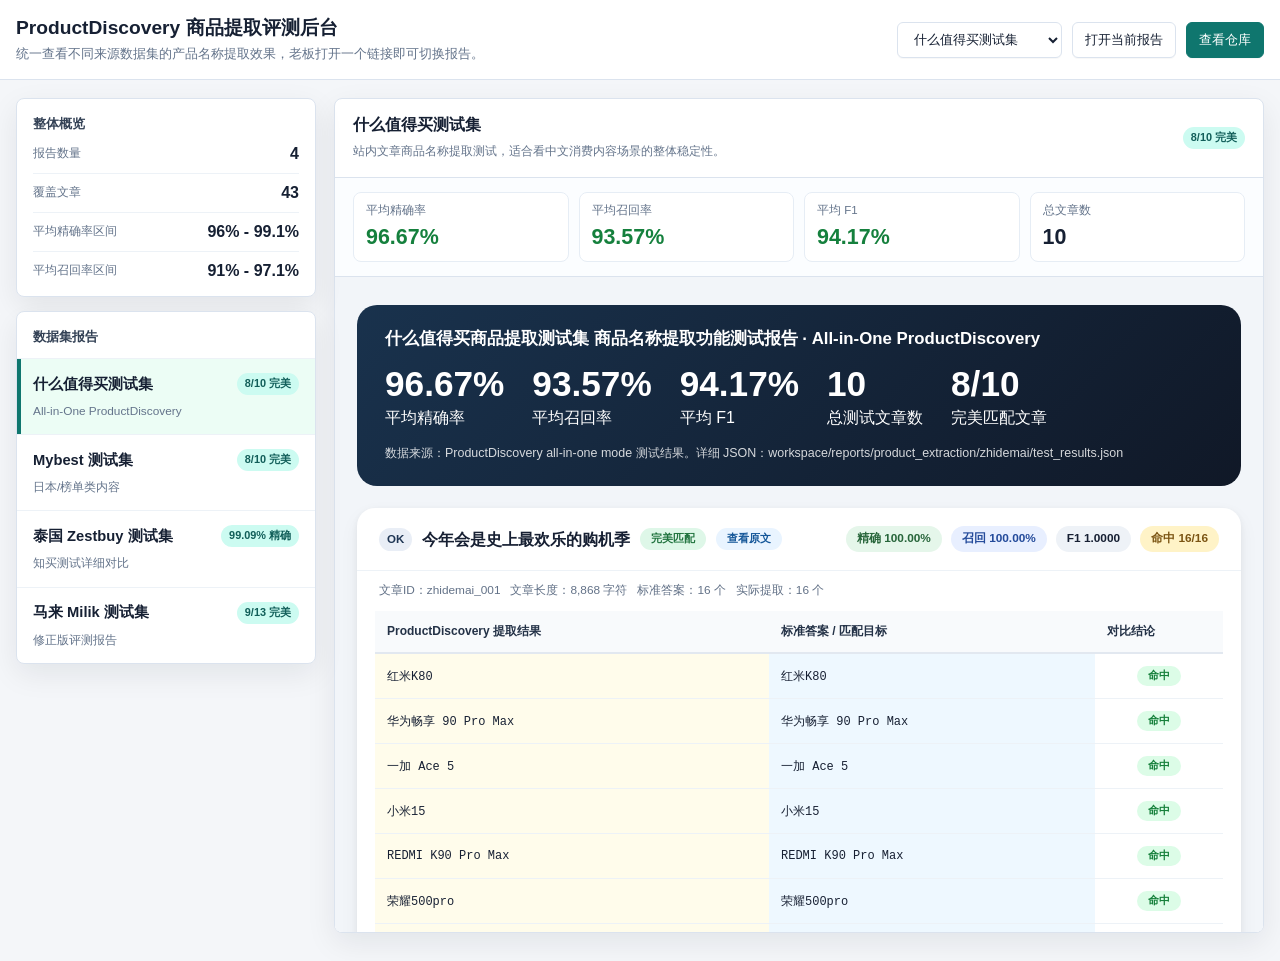
==== index.html @ 8ba0dc04 "Add report dashboard entry" ====
<!DOCTYPE html>
<html lang="zh-CN">
<head>
    <meta charset="UTF-8">
    <meta name="viewport" content="width=device-width, initial-scale=1.0">
    <title>ProductDiscovery 商品提取评测后台</title>
    <style>
        :root {
            color-scheme: light;
            --bg: #f4f6f9;
            --panel: #ffffff;
            --ink: #162033;
            --muted: #64748b;
            --line: #dbe3ee;
            --brand: #0f766e;
            --brand-dark: #115e59;
            --accent: #2563eb;
            --good: #15803d;
            --warn: #b45309;
            --shadow: 0 10px 30px rgba(15, 23, 42, 0.08);
        }

        * {
            box-sizing: border-box;
        }

        body {
            margin: 0;
            min-height: 100vh;
            background: var(--bg);
            color: var(--ink);
            font-family: -apple-system, BlinkMacSystemFont, "Segoe UI", Roboto, "Helvetica Neue", Arial, "PingFang SC", "Microsoft YaHei", sans-serif;
        }

        .app-shell {
            min-height: 100vh;
            display: grid;
            grid-template-rows: auto 1fr;
        }

        .topbar {
            position: sticky;
            top: 0;
            z-index: 20;
            background: rgba(255, 255, 255, 0.94);
            border-bottom: 1px solid var(--line);
            backdrop-filter: blur(14px);
        }

        .topbar-inner {
            width: min(1500px, calc(100vw - 32px));
            margin: 0 auto;
            padding: 16px 0;
            display: grid;
            grid-template-columns: minmax(240px, 1fr) auto;
            gap: 18px;
            align-items: center;
        }

        .brand h1 {
            margin: 0;
            font-size: 1.2rem;
            line-height: 1.2;
            font-weight: 760;
            letter-spacing: 0;
        }

        .brand p {
            margin: 6px 0 0;
            color: var(--muted);
            font-size: 0.82rem;
        }

        .actions {
            display: flex;
            gap: 10px;
            align-items: center;
            justify-content: flex-end;
            flex-wrap: wrap;
        }

        .action-link,
        .select-wrap select {
            height: 36px;
            border: 1px solid var(--line);
            background: var(--panel);
            color: var(--ink);
            border-radius: 6px;
            padding: 0 12px;
            font-size: 0.82rem;
            text-decoration: none;
            display: inline-flex;
            align-items: center;
            gap: 6px;
            box-shadow: 0 1px 1px rgba(15, 23, 42, 0.03);
        }

        .action-link.primary {
            background: var(--brand);
            color: white;
            border-color: var(--brand);
        }

        .action-link.primary:hover {
            background: var(--brand-dark);
        }

        .main {
            width: min(1500px, calc(100vw - 32px));
            margin: 18px auto 28px;
            display: grid;
            grid-template-columns: 300px minmax(0, 1fr);
            gap: 18px;
            align-items: start;
        }

        .sidebar {
            position: sticky;
            top: 88px;
            display: grid;
            gap: 14px;
        }

        .summary-panel,
        .dataset-list,
        .report-panel {
            background: var(--panel);
            border: 1px solid var(--line);
            border-radius: 8px;
            box-shadow: var(--shadow);
        }

        .summary-panel {
            padding: 16px;
        }

        .summary-panel h2,
        .dataset-list h2 {
            margin: 0 0 12px;
            font-size: 0.82rem;
            color: #334155;
            font-weight: 720;
        }

        .metric-stack {
            display: grid;
            gap: 10px;
        }

        .metric {
            display: grid;
            grid-template-columns: 1fr auto;
            gap: 10px;
            padding-bottom: 10px;
            border-bottom: 1px solid #edf2f7;
        }

        .metric:last-child {
            border-bottom: 0;
            padding-bottom: 0;
        }

        .metric span {
            color: var(--muted);
            font-size: 0.76rem;
        }

        .metric strong {
            font-size: 1rem;
            color: var(--ink);
        }

        .dataset-list {
            overflow: hidden;
        }

        .dataset-list h2 {
            padding: 16px 16px 0;
        }

        .dataset-button {
            width: 100%;
            border: 0;
            border-top: 1px solid #edf2f7;
            background: transparent;
            padding: 14px 16px;
            text-align: left;
            cursor: pointer;
            color: var(--ink);
            display: grid;
            gap: 8px;
        }

        .dataset-button:hover {
            background: #f8fafc;
        }

        .dataset-button.active {
            background: #ecfdf5;
            box-shadow: inset 4px 0 0 var(--brand);
        }

        .dataset-name {
            display: flex;
            justify-content: space-between;
            gap: 8px;
            align-items: center;
            font-size: 0.92rem;
            font-weight: 720;
        }

        .dataset-meta {
            color: var(--muted);
            font-size: 0.74rem;
            line-height: 1.45;
        }

        .pill {
            flex: 0 0 auto;
            display: inline-flex;
            align-items: center;
            height: 22px;
            padding: 0 8px;
            border-radius: 999px;
            font-size: 0.68rem;
            font-weight: 700;
            color: var(--brand-dark);
            background: #ccfbf1;
        }

        .report-panel {
            min-width: 0;
            overflow: hidden;
        }

        .report-head {
            padding: 16px 18px;
            border-bottom: 1px solid var(--line);
            display: grid;
            grid-template-columns: minmax(0, 1fr) auto;
            gap: 14px;
            align-items: center;
        }

        .report-title h2 {
            margin: 0;
            font-size: 1rem;
            font-weight: 760;
            letter-spacing: 0;
        }

        .report-title p {
            margin: 6px 0 0;
            color: var(--muted);
            font-size: 0.78rem;
            line-height: 1.5;
        }

        .kpis {
            display: grid;
            grid-template-columns: repeat(4, minmax(108px, 1fr));
            gap: 10px;
            padding: 14px 18px;
            border-bottom: 1px solid var(--line);
            background: #fbfdff;
        }

        .kpi {
            border: 1px solid #e6edf5;
            background: white;
            border-radius: 8px;
            padding: 10px 12px;
            min-height: 70px;
        }

        .kpi span {
            display: block;
            color: var(--muted);
            font-size: 0.72rem;
            margin-bottom: 8px;
        }

        .kpi strong {
            display: block;
            font-size: 1.34rem;
            line-height: 1.1;
            color: var(--ink);
        }

        .kpi.good strong {
            color: var(--good);
        }

        .kpi.warn strong {
            color: var(--warn);
        }

        .iframe-wrap {
            height: calc(100vh - 245px);
            min-height: 620px;
            background: #eef2f7;
        }

        iframe {
            width: 100%;
            height: 100%;
            border: 0;
            display: block;
            background: white;
        }

        @media (max-width: 980px) {
            .topbar-inner {
                grid-template-columns: 1fr;
            }

            .actions {
                justify-content: flex-start;
            }

            .main {
                grid-template-columns: 1fr;
            }

            .sidebar {
                position: static;
            }

            .dataset-list {
                display: none;
            }

            .kpis {
                grid-template-columns: repeat(2, minmax(0, 1fr));
            }

            .iframe-wrap {
                height: 72vh;
                min-height: 520px;
            }
        }

        @media (max-width: 560px) {
            .topbar-inner,
            .main {
                width: calc(100vw - 20px);
            }

            .actions {
                display: grid;
                grid-template-columns: 1fr;
            }

            .action-link,
            .select-wrap select {
                width: 100%;
                justify-content: center;
            }

            .report-head {
                grid-template-columns: 1fr;
            }

            .kpis {
                grid-template-columns: 1fr;
            }
        }
    </style>
</head>
<body>
    <div class="app-shell">
        <header class="topbar">
            <div class="topbar-inner">
                <div class="brand">
                    <h1>ProductDiscovery 商品提取评测后台</h1>
                    <p>统一查看不同来源数据集的产品名称提取效果，老板打开一个链接即可切换报告。</p>
                </div>
                <div class="actions">
                    <label class="select-wrap" aria-label="选择数据集">
                        <select id="datasetSelect"></select>
                    </label>
                    <a id="openReport" class="action-link" href="#" target="_blank" rel="noopener">打开当前报告</a>
                    <a class="action-link primary" href="https://github.com/xuxianglongsmzdm-sudo/product-extraction-report" target="_blank" rel="noopener">查看仓库</a>
                </div>
            </div>
        </header>

        <main class="main">
            <aside class="sidebar">
                <section class="summary-panel" aria-labelledby="overallTitle">
                    <h2 id="overallTitle">整体概览</h2>
                    <div class="metric-stack">
                        <div class="metric"><span>报告数量</span><strong>4</strong></div>
                        <div class="metric"><span>覆盖文章</span><strong>43</strong></div>
                        <div class="metric"><span>平均精确率区间</span><strong>96% - 99.1%</strong></div>
                        <div class="metric"><span>平均召回率区间</span><strong>91% - 97.1%</strong></div>
                    </div>
                </section>

                <nav class="dataset-list" aria-labelledby="datasetTitle">
                    <h2 id="datasetTitle">数据集报告</h2>
                    <div id="datasetButtons"></div>
                </nav>
            </aside>

            <section class="report-panel" aria-live="polite">
                <div class="report-head">
                    <div class="report-title">
                        <h2 id="reportName"></h2>
                        <p id="reportDesc"></p>
                    </div>
                    <span id="reportBadge" class="pill"></span>
                </div>
                <div class="kpis" id="kpiGrid"></div>
                <div class="iframe-wrap">
                    <iframe id="reportFrame" title="商品提取评测报告"></iframe>
                </div>
            </section>
        </main>
    </div>

    <script>
        const reports = [
            {
                id: "smzdm",
                name: "什么值得买测试集",
                source: "All-in-One ProductDiscovery",
                file: "test_results.html",
                desc: "站内文章商品名称提取测试，适合看中文消费内容场景的整体稳定性。",
                badge: "8/10 完美",
                kpis: [
                    ["平均精确率", "96.67%", "good"],
                    ["平均召回率", "93.57%", "good"],
                    ["平均 F1", "94.17%", "good"],
                    ["总文章数", "10", ""]
                ]
            },
            {
                id: "mybest",
                name: "Mybest 测试集",
                source: "日本/榜单类内容",
                file: "mybest_product_discovery_eval_report.html",
                desc: "榜单类文章商品名称提取测试，覆盖多商品、型号差异和模糊匹配场景。",
                badge: "8/10 完美",
                kpis: [
                    ["平均精确率", "97.08%", "good"],
                    ["平均召回率", "97.08%", "good"],
                    ["平均 F1", "97.08%", "good"],
                    ["总文章数", "10", ""]
                ]
            },
            {
                id: "zestbuy",
                name: "泰国 Zestbuy 测试集",
                source: "知买测试详细对比",
                file: "泰国zestbuy文章提取评测报告_副本.html",
                desc: "泰国站内容评测，重点展示单品/多品文章在别名、空格和系列词上的宽松匹配表现。",
                badge: "99.09% 精确",
                kpis: [
                    ["平均精确率", "99.09%", "good"],
                    ["平均召回率", "92.42%", "good"],
                    ["平均 F1", "95.61%", "good"],
                    ["总文章数", "10", ""]
                ]
            },
            {
                id: "milik",
                name: "马来 Milik 测试集",
                source: "修正版评测报告",
                file: "马来 milik文章提取评测报告_副本4.html",
                desc: "马来站内容修正版评测，包含套装不拆配件、名称包含关系等规则修正说明。",
                badge: "9/13 完美",
                kpis: [
                    ["平均精确率", "96%", "good"],
                    ["平均召回率", "91%", "warn"],
                    ["平均 F1", "92%", "good"],
                    ["总文章数", "13", ""]
                ]
            }
        ];

        const datasetSelect = document.getElementById("datasetSelect");
        const datasetButtons = document.getElementById("datasetButtons");
        const reportName = document.getElementById("reportName");
        const reportDesc = document.getElementById("reportDesc");
        const reportBadge = document.getElementById("reportBadge");
        const reportFrame = document.getElementById("reportFrame");
        const openReport = document.getElementById("openReport");
        const kpiGrid = document.getElementById("kpiGrid");

        function encodePath(file) {
            return file.split("/").map(encodeURIComponent).join("/");
        }

        function renderNav(activeId) {
            datasetSelect.innerHTML = reports.map(report => (
                `<option value="${report.id}">${report.name}</option>`
            )).join("");
            datasetButtons.innerHTML = reports.map(report => (
                `<button class="dataset-button ${report.id === activeId ? "active" : ""}" type="button" data-report-id="${report.id}">
                    <span class="dataset-name">${report.name}<span class="pill">${report.badge}</span></span>
                    <span class="dataset-meta">${report.source}</span>
                </button>`
            )).join("");
        }

        function setReport(id, syncHash = true) {
            const report = reports.find(item => item.id === id) || reports[0];
            renderNav(report.id);
            datasetSelect.value = report.id;
            reportName.textContent = report.name;
            reportDesc.textContent = report.desc;
            reportBadge.textContent = report.badge;
            const url = encodePath(report.file);
            reportFrame.src = url;
            openReport.href = url;
            kpiGrid.innerHTML = report.kpis.map(([label, value, tone]) => (
                `<div class="kpi ${tone}">
                    <span>${label}</span>
                    <strong>${value}</strong>
                </div>`
            )).join("");
            document.title = `${report.name} | ProductDiscovery 评测后台`;
            if (syncHash) {
                history.replaceState(null, "", `#${report.id}`);
            }
        }

        datasetSelect.addEventListener("change", event => setReport(event.target.value));
        datasetButtons.addEventListener("click", event => {
            const button = event.target.closest("[data-report-id]");
            if (button) setReport(button.dataset.reportId);
        });
        window.addEventListener("hashchange", () => setReport(location.hash.slice(1), false));

        setReport(location.hash.slice(1) || reports[0].id, false);
    </script>
</body>
</html>
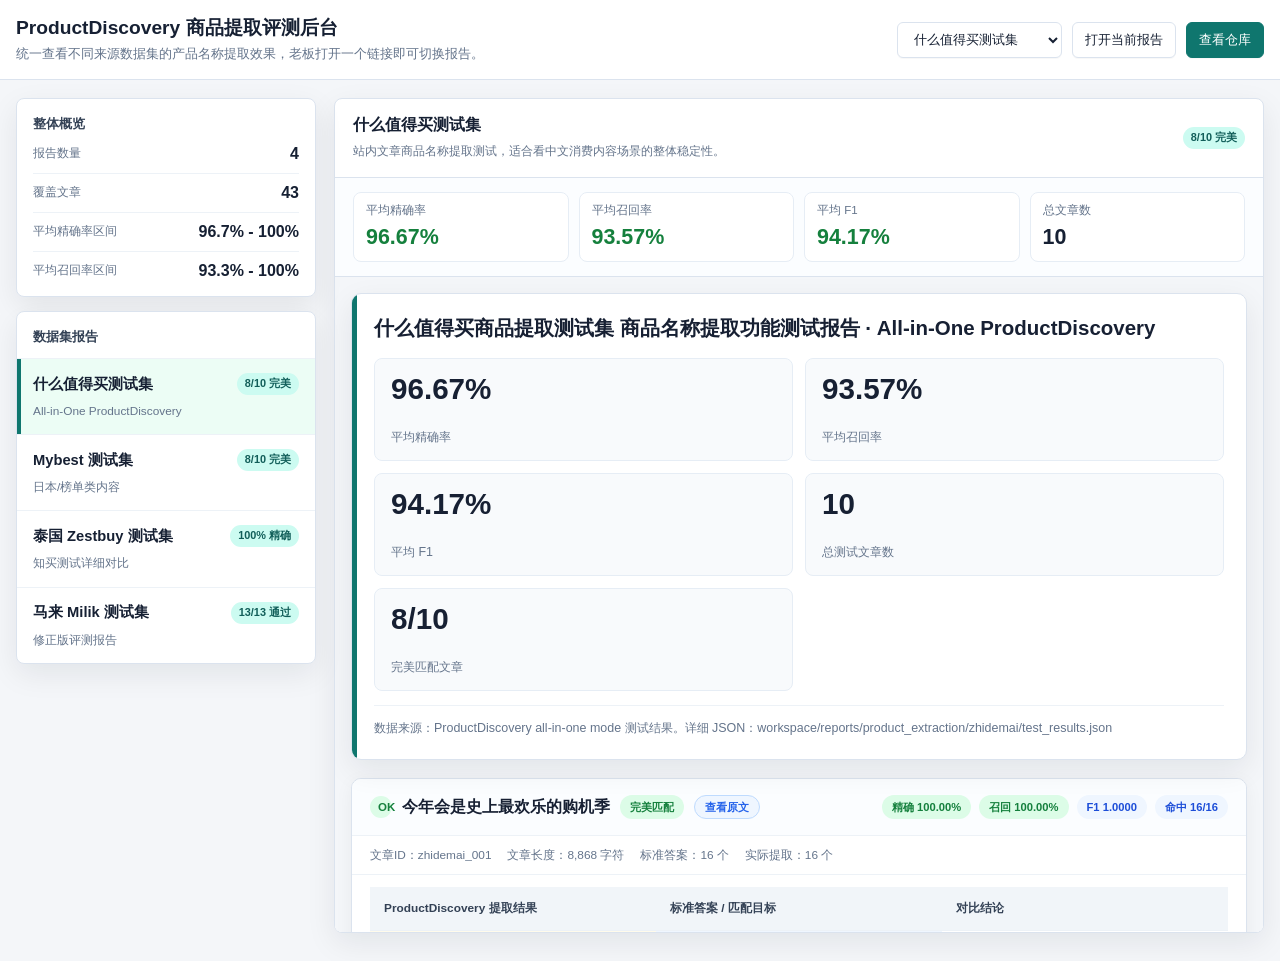
==== commit 02ee8bfc: "Correct report comparison results" ====
--- a/index.html
+++ b/index.html
@@ -392,8 +392,8 @@
                     <div class="metric-stack">
                         <div class="metric"><span>报告数量</span><strong>4</strong></div>
                         <div class="metric"><span>覆盖文章</span><strong>43</strong></div>
-                        <div class="metric"><span>平均精确率区间</span><strong>96% - 99.1%</strong></div>
-                        <div class="metric"><span>平均召回率区间</span><strong>91% - 97.1%</strong></div>
+                        <div class="metric"><span>平均精确率区间</span><strong>96.7% - 100%</strong></div>
+                        <div class="metric"><span>平均召回率区间</span><strong>93.3% - 100%</strong></div>
                     </div>
                 </section>
 
@@ -455,11 +455,11 @@
                 source: "知买测试详细对比",
                 file: "泰国zestbuy文章提取评测报告_副本.html",
                 desc: "泰国站内容评测，重点展示单品/多品文章在别名、空格和系列词上的宽松匹配表现。",
-                badge: "99.09% 精确",
+                badge: "100% 精确",
                 kpis: [
-                    ["平均精确率", "99.09%", "good"],
-                    ["平均召回率", "92.42%", "good"],
-                    ["平均 F1", "95.61%", "good"],
+                    ["平均精确率", "100%", "good"],
+                    ["平均召回率", "93.33%", "good"],
+                    ["平均 F1", "95.0%", "good"],
                     ["总文章数", "10", ""]
                 ]
             },
@@ -469,11 +469,11 @@
                 source: "修正版评测报告",
                 file: "马来 milik文章提取评测报告_副本4.html",
                 desc: "马来站内容修正版评测，包含套装不拆配件、名称包含关系等规则修正说明。",
-                badge: "9/13 完美",
+                badge: "13/13 通过",
                 kpis: [
-                    ["平均精确率", "96%", "good"],
-                    ["平均召回率", "91%", "warn"],
-                    ["平均 F1", "92%", "good"],
+                    ["平均精确率", "100%", "good"],
+                    ["平均召回率", "100%", "good"],
+                    ["平均 F1", "100%", "good"],
                     ["总文章数", "13", ""]
                 ]
             }
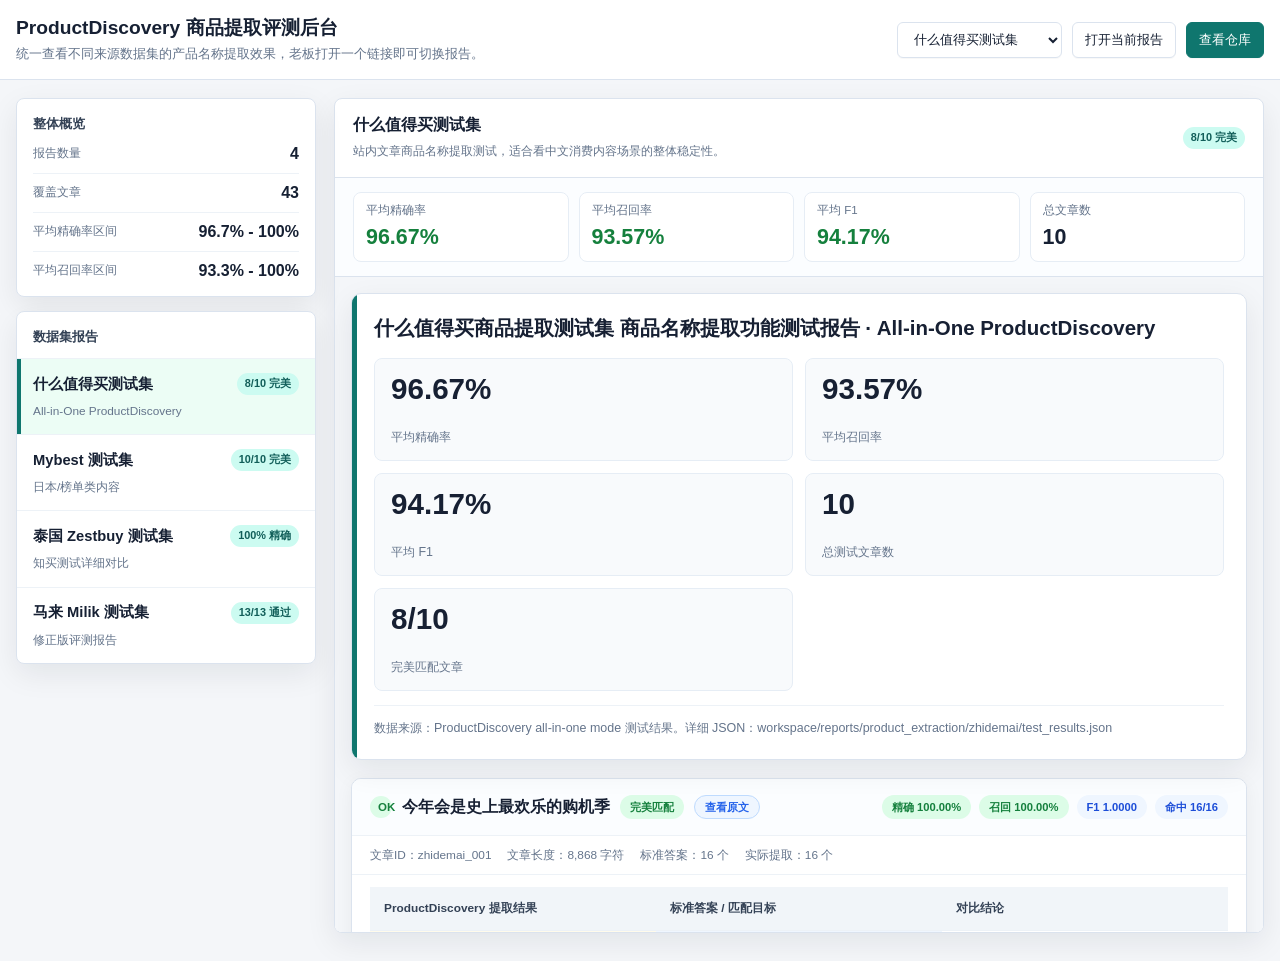
==== commit 81d84b73: "Treat normalized Mybest matches as hits" ====
--- a/index.html
+++ b/index.html
@@ -441,11 +441,11 @@
                 source: "日本/榜单类内容",
                 file: "mybest_product_discovery_eval_report.html",
                 desc: "榜单类文章商品名称提取测试，覆盖多商品、型号差异和模糊匹配场景。",
-                badge: "8/10 完美",
+                badge: "10/10 完美",
                 kpis: [
-                    ["平均精确率", "97.08%", "good"],
-                    ["平均召回率", "97.08%", "good"],
-                    ["平均 F1", "97.08%", "good"],
+                    ["平均精确率", "100%", "good"],
+                    ["平均召回率", "100%", "good"],
+                    ["平均 F1", "100%", "good"],
                     ["总文章数", "10", ""]
                 ]
             },
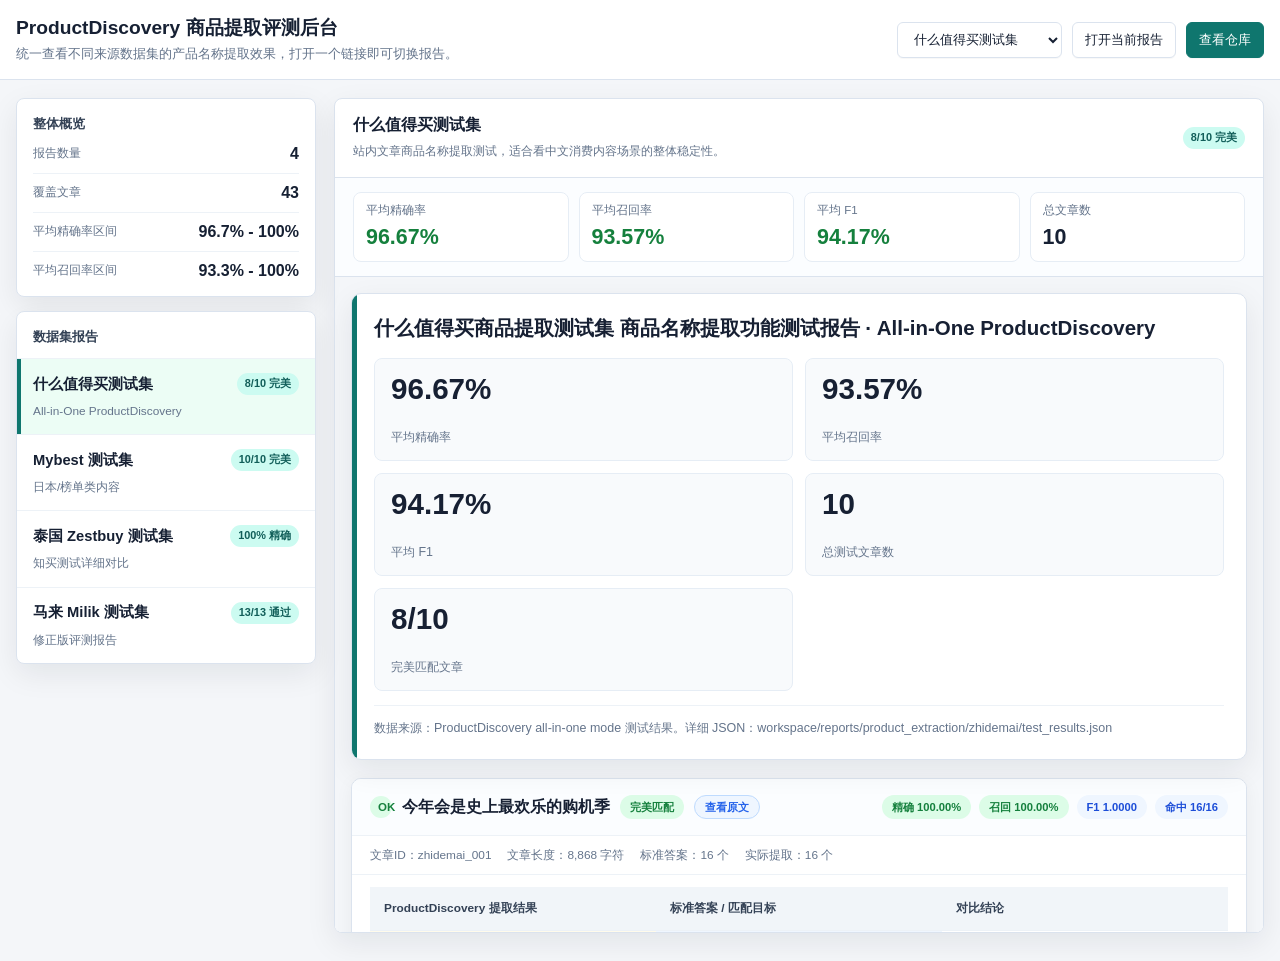
==== commit 952f626d: "Refine description text in index.html" ====
--- a/index.html
+++ b/index.html
@@ -373,7 +373,7 @@
             <div class="topbar-inner">
                 <div class="brand">
                     <h1>ProductDiscovery 商品提取评测后台</h1>
-                    <p>统一查看不同来源数据集的产品名称提取效果，老板打开一个链接即可切换报告。</p>
+                    <p>统一查看不同来源数据集的产品名称提取效果，打开一个链接即可切换报告。</p>
                 </div>
                 <div class="actions">
                     <label class="select-wrap" aria-label="选择数据集">
